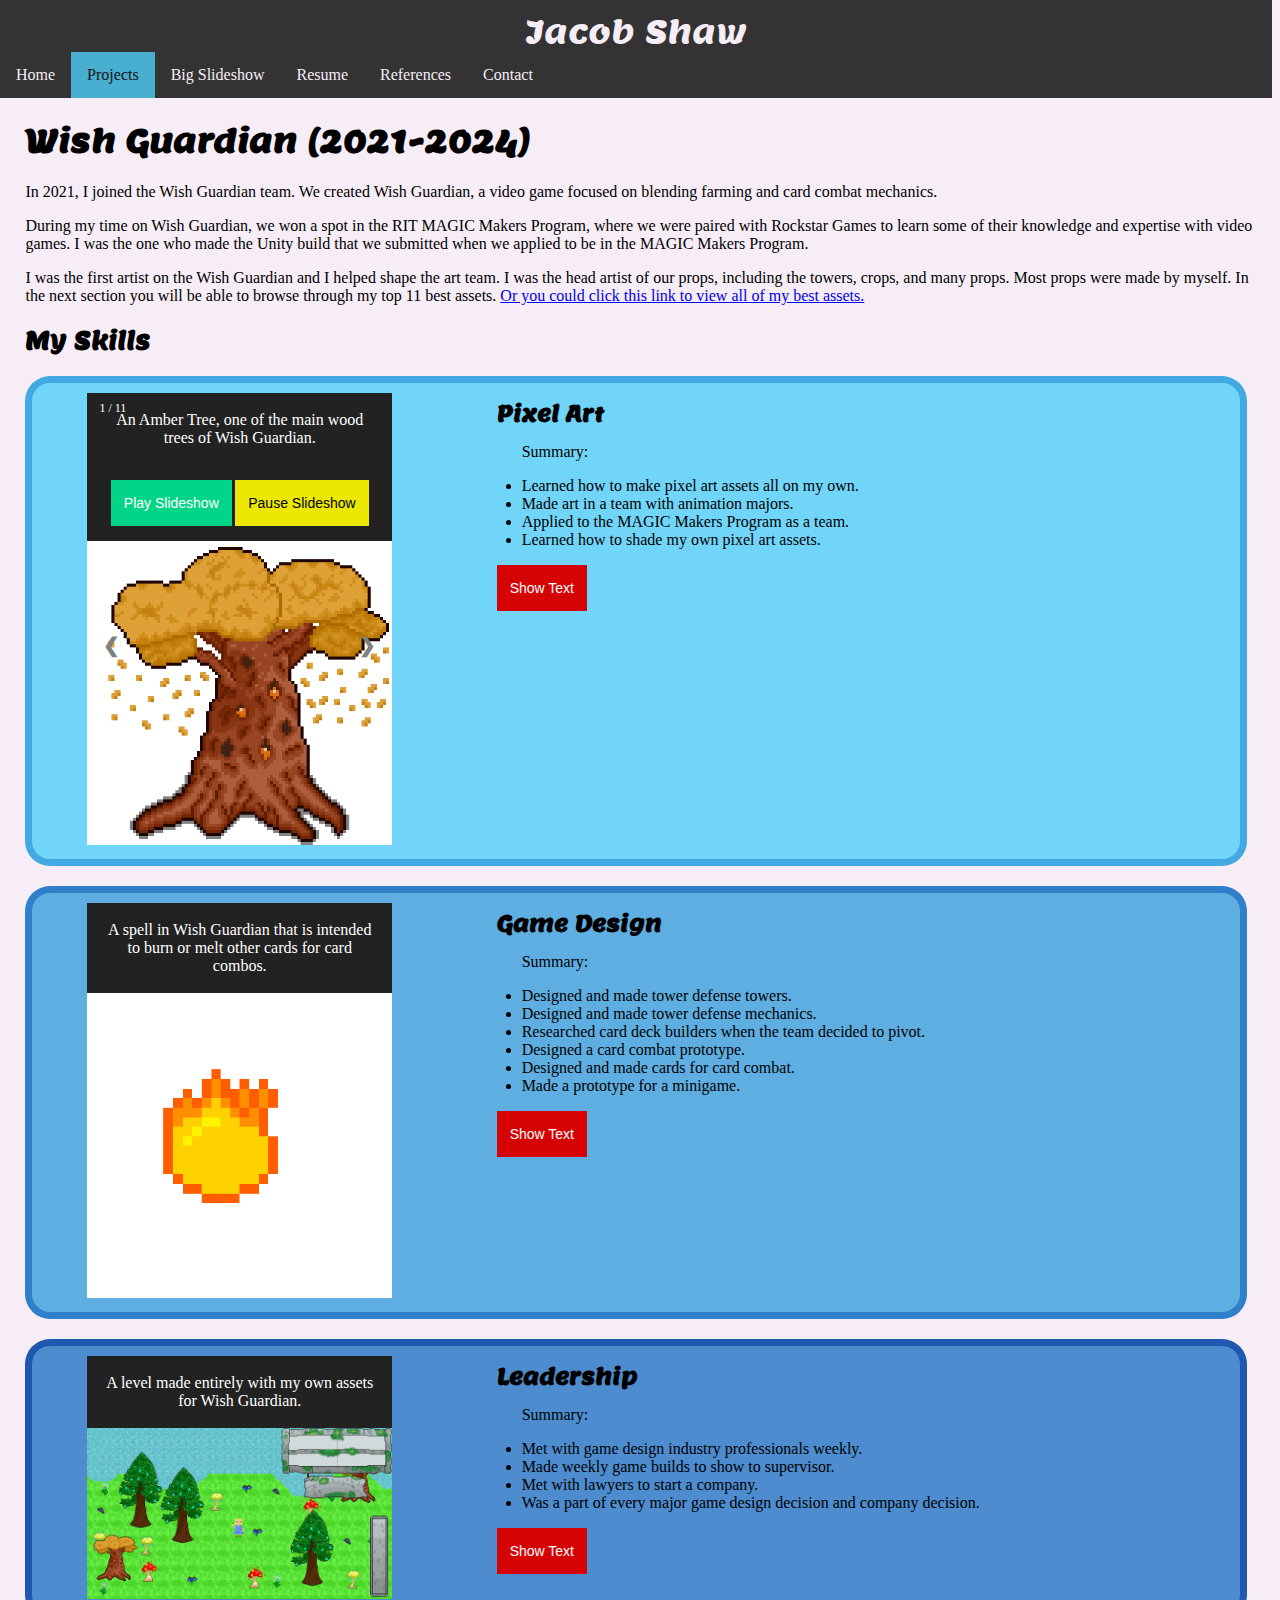
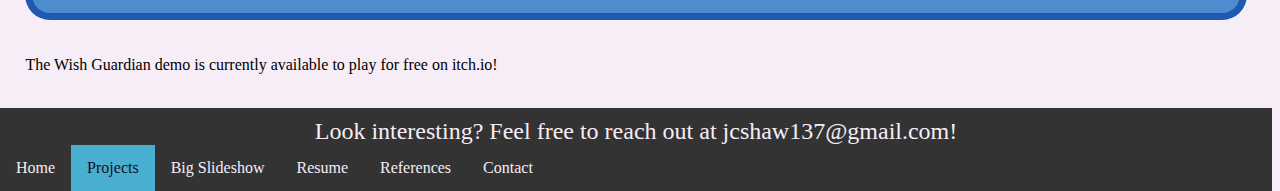
==== index.html @ db9ca069 "Added my own level" ====
<!DOCTYPE html>
<html lang="en">

<head>
	<link rel="stylesheet" href="css/portfolio_format.css">
	<title>Jacob Shaw's Work</title>
	<script src="/src/main2.js" type="module"></script>
	<link href="https://fonts.googleapis.com/css2?family=Lemon&display=swap" rel="stylesheet">
</head>

<body>

	<header>
		<div id="jacobshaw">Jacob Shaw</div>
		<nav>
			<ul class="navlinks">
				<li><a href="home.html">Home</a></li>
				<li><span class="active">Projects</span></li>
				<li><a href="slideshow.html">Big Slideshow</a></li>
				<li><a href="resume.html">Resume</a></li>
				<li><a href="references.html">References</a></li>
				<li><a href="contact.html">Contact</a></li>
			</ul>
		</nav>
	</header>

	<main>

		<h1>Wish Guardian (2021-2024)</h1>
		<p>In 2021, I joined the Wish Guardian team. We created Wish Guardian, a
			video game focused on blending farming and card combat mechanics.</p>

		<p>During my time on Wish Guardian, we won a spot in the RIT MAGIC Makers Program, where we were paired
			with Rockstar Games to learn some of their knowledge and expertise with video games. I was the one who
			made the Unity build that we submitted when we applied to be in the MAGIC Makers Program.
		</p>

		<p>I was the first artist on the Wish Guardian and I helped shape the art team. I was the head artist of our
			props,
			including the towers, crops, and many props. Most props were made by myself.
			In the next section you will be able to browse through my top 11 best assets.
			 <a href="slideshow.html">Or you could click this link to view all of my best assets.</a>
		</p>

		<h2>My Skills</h2>


		<div id="grid-sketch">

			<div id="first-sketch" class="single-grid-sketch">
				<!-- Container for the image gallery -->
				<figure class="sketch">

					<div class="container" style="width:50%">

						<!-- Next and previous buttons -->
						<a class="prev">&#10094;</a>
						<a class="next">&#10095;</a>

						<div class="caption-container">
							<p id="caption">This element holds the description of your images</p>
						</div>

						<!-- Pause and play buttons-->
						<div id="buttons">
							<button id="play">Play Slideshow</button>
							<button id="pause">Pause Slideshow</button>
						</div>


						<!-- Full-width images with number text -->
						<div class="mySlides">
							<div class="numbertext">1 / 11</div>
							<img src="art/AmberTreeAnimation.gif" style="width:100%" alt="Amber Tree">
						</div>


					</div>


				</figure>


				<div class="pros">
					<h3 class="left">Pixel Art</h3>

					<ul class="left">
						<p>Summary:</p>
						<li>Learned how to make pixel art assets all on my own.</li>
						<li>Made art in a team with animation majors.</li>
						<li>Applied to the MAGIC Makers Program as a team.</li>
						<li>Learned how to shade my own pixel art assets.</li>
					</ul>

					<button class="hide" id="uno">Show Text</button>

					<p class="left one">
						It was difficult for me to make pixel art at first. But through collaboration with my peers (who were animation majors), I learned to excel. Wish Guardian was my first experience in developing a game.
					</p>

					<p class="left one">
						I started on Wish Guardian as a freshman with little exposure to the art production pipeline. I taught myself GIMP to make pixel art assets. My first tower had a very limited color palette, mostly bright red and bright yellow. I was proud of it at first because it was functional as a tower and had limited animation. Eventually, my team of artists had grown and upon receiving feedback, I realized that my towers could use a lot of improvement. By the time our project was coming to a close, the feedback I was getting had radically changed. When I first showed off my amber tree, Steph, the sound designer, said “it looks like I could climb this tree.” The reason I remember that quote and am so proud of my amber tree in particular, is that it showcased my newfound ability to shade which led to my artwork looking realistic and having an illusion of depth even though the art was two dimensional. 
					</p>

					<p class="left one">
						I was the lead artist on Wish Guardian. Because of that, it was my job to manage and create all tower art. After I had made some of my first towers, we applied to the MAGIC Makers program which only accepts around 5 game development teams a year. We gained funding and technical support through employment in RIT’s MAGIC makers program. For a while, most of my art had a limited color palette. Adding shading to my sprites was a challenge, but also led to a great improvement in quality. One particularly memorable shaded piece I made was a dandelion that was a prop for the overworld. I got feedback from Jo that the coloring of the dandelion looked flat. I eventually realized that the best way to fix the coloring of a dandelion was to add transparency to the white parts of the dandelion, because in real life, dandelions are somewhat see-through. In pixel art, you have a very limited ability to add detail, so you have to be creative in how you express your detail just through changes in a couple of pixels.
					</p>

					<p class="left one">
						Initially, I went without shading because it was too advanced for me. With my Wish Guardian teammates and some helpful Youtube tutorials, I finally got my hands dirty with shading and my pixel art drastically improved. The animation majors on my team were particularly helpful with guiding me through the art pipeline and teaching me techniques. During my time on Wish Guardian, I have probably made over 200 shaded pixel art assets.
					</p>

					


				</div>


			</div>

			<div id="second-sketch" class="single-grid-sketch">
				<figure class="sketch">
					<div class="caption-container" style="width: 50%;">
						<p id="caption">A spell in Wish Guardian that is intended to burn or melt other cards for card combos.</p>
					</div>
					<img class="sketch-img" src="./art/FireVolley.png" alt="First Sketch" style="background-color: white;">
				</figure>


				<div class="pros">
					<h3 class="left">Game Design</h3>

					<ul class="left">
						<p>Summary:</p>
						<li>Designed and made tower defense towers.</li>
						<li>Designed and made tower defense mechanics.</li>
						<li>Researched card deck builders when the team decided to pivot.</li>
						<li>Designed a card combat prototype.</li>
						<li>Designed and made cards for card combat.</li>
						<li>Made a prototype for a minigame.</li>
					</ul>

					<button class="hide" id="dos">Show Text</button>

					<p class="left two">
						As I am a Game Design and Development major at RIT, it seemed only natural for me to try to do the job of a game designer for Wish Guardian, even though I had not yet taken a class that would teach me some of the aspects of game design. 
					</p>

					<p class="left two">
						As an artist on the team, I would create the sprites for various towers and cards. I wasn’t just consulted for the art of a tower or prop though. My team leader trusted me to make judgements about what a tower would do, such as deciding that the ice mushroom would have the power to freeze an enemy for a limited time. That is where game design comes in for Wish Guardian. I decided tower effects such as how the sand towers slow enemies down, the fire towers deal burn damage over time, and the poison towers deal poison damage over time. Not only that, but I have some experience with tower defense games like BTD5. I grabbed some ideas like tower boost abilities and brought them over to Wish Guardian. We designed 3 tower defense abilities: tower attack speed boost, tower damage boost, and player heal (because at the time, wraiths were eventually reaching the player and hurting them). These tower defense abilities were usable after defeating some wraiths which would give mana. Mana was how players had a budget for how much they could use a tower defense ability. Use all your abilities at once and then you have none left for later.
					</p>

					<p class="left two">
						As a team, we concluded that card deck builders would be more profitable. I did some of my own research into the individual components of various successful card deck builders. 
					</p>

					<p class="left two">
						We pivoted to card deck builders and I played an active role not only in researching successful card deck builders, but also in prototyping my own version of a card game deck builder. In my version of Wish Guardian, cards are sorted into a couple of different decks. There are farm decks, attack decks, and defense decks. You select to farm for a turn when you don’t have enough resources. Once you have more resources, you can craft cards while in combat and crafting cards doesn’t spend your turn. Once you are equipped for battle, you can select to attack or defend for a turn and you make this decision based off of the intent that the wraith is displaying. I also wanted to incorporate an action menu to incorporate some RPG elements directly into the card combat. This would be like in Undertale where you can choose to flirt with a frog and then spare it, dealing no damage but ending the fight peacefully. Unfortunately my vision for Wish Guardian was cut, mostly because people didn’t like using a turn just to farm. In the end version of Wish Guardian, you never use farming cards in combat. You can only use them outside of combat. You can take your time farming before starting combat, but once you start combat you get a hand of all the random cards in your deck. You may get 3 shields and 2 swords or 4 shields and 1 sword in your turn. You also can’t see the intent of the enemy wraith, so you never know what it will do during your turn. It may fight you or it may shield itself. I don’t mind Wish Guardian being this way, and I only included farming cards in my design because my team had already programmed some farming cards into the first card based combat prototype. In Inky, farming during combat was basically the only way to craft new cards. I think I designed a decent game for the Inky limitations. On top of designing a card based combat prototype, I also designed regular cards for card based combat. Some card examples would be the powerful phoenix spell, the fire wall, the ice ring, or the fire volley and the ice volley cards which I intended to be used as card combination spells. One of my proudest game design feedback for Wish Guardian is that I want cards in Wish Guardian to make card combinations. For example, you lay down a sand castle for the wraith and then you use fire volley on the wraith. The heat from the fire volley would also cause a new card to be made: the glass castle. This could additionally distract the wraith. I’ve come up with many such ideas for cards to create card combos. I made the art for these ideas, although a lot of them aren’t implemented. We did, however, implement the mechanics of card combos into Wish Guardian. As it currently stands, if you use 3 weak shields in a row you can get a card combo of a stronger shield.

					</p>

					<p class="left two">
						I expressed interest in designing minigames for Wish Guardian, especially after we had finished designing and implementing the basic combat. We already had a fishing minigame present in the game, so I was thinking adding more minigames could make Wish Guardian more interesting. Maybe someday there could even be a card crafting minigame or a cooking minigame. The mini game I made a paper prototype for was a sort of platformer/minecart ride game. I came up with a couple of different ways it could go. In one way, it is a normal platformer like Mario where you are on a minecart on a track but you can jump various gaps. Another prototype is having minecart tracks in a platformer style where you press a button to switch tracks and avoid obstacles. Conversely, another prototype has it where the action isn’t a 2D platformer but it is a 3D first person platformer that also has minecart tracks and you see the obstacles coming your way in the regular sort of format that Wish Guardian takes place in. I was thinking we already have magic and portals in Wish Guardian, so it wouldn’t be a stretch to have a portal to a 2D platformer world where you are no longer in the regular dimension of Wish Guardian. I had fun designing these prototypes for a minigame even though they never actually made it into the game.
					</p>

					

				</div>
			</div>

			<div id="third-sketch" class="single-grid-sketch">

				<figure class="sketch">
					<div class="caption-container" style="width: 50%;">
						<p id="caption">A level made entirely with my own assets for Wish Guardian.</p>
					</div>
					<img class="sketch-img" src="./art/aLevel.png" alt="First Sketch" style="background-color: white;">
				</figure>

				<div class="pros">
					<h3 class="left">Leadership</h3>

					<ul class="left">
						<p>Summary:</p>
						<li>Met with game design industry professionals weekly.</li>
						<li>Made weekly game builds to show to supervisor.</li>
						<li>Met with lawyers to start a company.</li>
						<li>Was a part of every major game design decision and company decision.</li>
					</ul>

					<button class="hide" id="tres">Show Text</button>


					<p class="left three">
						As I was in the MAGIC Makers program under the team of Wish Guardian, each month we would meet with top Rockstar designers and developers through RIT, where I would take notes on all the feedback and criticism that they had for our game. After our Rockstar meetings, we would usually hold a team meeting where we would discuss my notes and what direction we wanted to take.
					</p>
					<p class="left three">
						During my time at MAGIC Makers, I would report to my supervisor Aaron along with other team members about what we have gotten done each week. I was the one in charge of submitting our progress with Wish Guardian to Aaron every week through a Unity build. I had to make the Unity builds myself and I had to write up all the current bugs and progress being made on the game with one of my teammates. It took a lot of accountability to make progress every week to have to show for Aaron. On top of these weekly meetings with Aaron, our own team would hold weekly meetings as well or at least have a weekly standup where everyone would state the progress they made in the past week for our team leader to see. Sometimes I even hosted my own team meetings, because I was the second in command for Wish Guardian.
					</p>
					<p class="left three">
						After my time in RIT’s MAGIC Makers program ended, our team’s next challenge was to transform Wish Guardian into a polished product using the skills and advice we received from MAGIC Makers and Rockstar. One of our first biggest changes was pivoting our combat system. Through research, we found out that card deck builders were more successful than tower defense games. Thus, we switched to a card combat system which took a couple of months to prototype and get right. I was one of the main people prototyping the new card combat system with Inky. During this transition, I was also researching many other successful card deck builder games through Youtube so that we could get ideas as to how to make Wish Guardian a card deck builder. We also invested heavily into innovating new game accessibility features. That investment paid off when we presented at Imagine RIT 2023. 
					</p>
					<p class="left three">
						Another major thing that the Wish Guardian team did after our time at MAGIC Makers was forming our own company, Wishstone Studios LLC. We had a very solid team, and our team leader handpicked the best and most reliable among us to be part of the company. I was one such person, my role being the prop leader. To form our company we met with lawyers, analyzed some contracts, and signed them. Eventually we had to actually close the company, not due to any legal issues, but simply because we were being charged over a thousand dollars in taxes and we didn’t even have any money flowing into the company because we weren’t ready yet to sell Wish Guardian.
					</p>

					


				</div>

				
			</div>
			<p>The Wish Guardian demo is currently available to play for free on itch.io!</p>
		</div>

		<br>

	</main>

	<footer>
		<div id="footer-header">Look interesting? Feel free to reach out at jcshaw137<!-- -->@<!-- -->gmail.com!
		</div>
		<nav>
			<ul class="navlinks">
				<li><a href="home.html">Home</a></li>
				<li><span class="active">Projects</span></li>
				<li><a href="slideshow.html">Big Slideshow</a></li>
				<li><a href="resume.html">Resume</a></li>
				<li><a href="references.html">References</a></li>
				<li><a href="contact.html">Contact</a></li>
			</ul>
		</nav>
	</footer>


</body>

</html>
---- css/portfolio_format.css ----
.lemon-regular {
	font-family: "Lemon", serif;
	font-weight: 400;
	font-style: normal;
}

#grid-sketch {
	display: grid;
	grid-template-areas:
		'first-sketch'
		'second-sketch'
		'third-sketch';
	width: 98%;
	row-gap: 20px;
}

body {
	font-family: Verdana;
	margin-left: 0px;
	margin-top: 0px;
	background-color: #f6edf6;
	margin-bottom: 0px;
}

main {
	padding-left: 2%;
}

h1 {
	font-family: "Lemon";
}

h2 {
	font-family: "Lemon";
}

h3 {
	font-family: "Lemon";
	font-size: 140%;
	margin-top: 5px;
	margin-bottom: 0px;
}

#labels-sketch {
	grid-area: labels-sketch;
}

#first-sketch {
	grid-area: first-sketch;
	background-color: rgba(79, 206, 249, 0.8);
	border: 7px solid rgba(56, 158, 220, 0.8);
	padding-top: 10px;
	padding-bottom: 10px;
	border-radius: 25px;
}

#second-sketch {
	grid-area: second-sketch;
	background-color: rgba(56, 158, 220, 0.8);
	border: 7px solid rgba(35, 115, 196, 0.8);
	padding-top: 10px;
	padding-bottom: 10px;
	border-radius: 25px;
}

#third-sketch {
	grid-area: third-sketch;
	background-color: rgba(35, 115, 196, 0.8);
	border: 7px solid rgba(19, 75, 169, 0.8);
	padding-top: 10px;
	padding-bottom: 10px;
	border-radius: 25px;
}

.single-grid-sketch {
	display: grid;
	grid-template-areas:
		'sketch pros';
	grid-template-columns: 55% 45%;
	text-align: left;
	width: 100%;
}

.sketch img {
	width: 50%;
	margin-left: auto;
	margin-right: auto;
}

.single-grid-sketch .sketch {
	padding-left: 15px;
	margin-top: 0px;
}

video {
	width: 82%;
	margin-left: 4%;
	border-radius: 25px;
	margin-right: 0px;
}

.left {
	margin-left: -200px
}

.hide {
	background-color: #d50303;/* Red */
	border: none;
	color: white;
	padding: 15px 13px;
	text-align: center;
	text-decoration: none;
	font-size: 14px;
	margin-bottom: 0px;
	margin-left:-200px;
}

@media screen and (max-width:900px) {
	.single-grid-sketch {
		display: grid;
		grid-template-areas:
			'sketch'
			'pros';
		grid-template-columns: 100%;
		text-align: left;
		width: 100%;
	}

	.pros {
		margin: 25px;
	}

	.sketch img {
		width: 100%;
	}

	.sketch {
		padding: 0px;
		margin: 10px;
		margin-right: 20px;
	}

	#third-sketch video {
		padding: 0px;
		margin-right: auto;
		margin-left: auto;
		width: 92%;
	}

}


/* Below 850 pixels*/
@media screen and (max-width:800pt) {
	.single-grid-sketch {
		display: grid;
		grid-template-areas:
			'sketch'
			'pros';
		grid-template-columns: 100%;
		text-align: left;
		width: 100%;
	}

	.pros {
		margin: 25px;
	}

	.sketch img {
		width: 100%;
	}

	.sketch {
		padding: 0px;
		margin: 10px;
		margin-right: 20px;
	}

	#third-sketch video {
		padding: 0px;
		margin-right: auto;
		margin-left: auto;
		width: 92%;
	}

	.left {
		margin-left: 0px;
	}

	.hide{
		margin-left: 0px;
	}

}


.sketch {
	grid-area: sketch;
}

figure {
	margin-bottom: 0px;
	margin-right: 0px;
}



.pros {
	grid-area: pros;
}


.single-grid-sketch .pros ul {
	padding-left: 25px;
	margin-top: 0px;
}


#labels-sketch .sketch {
	margin-top: auto;
}

header {
	background-color: #333;
	color: white;
	width: 100%;
	margin-left: 0px;
	margin-right: 0px;
}

footer {
	background-color: #333;
	color: white;
	width: 100%;
	margin-left: 0px;
	margin-right: 0px;
	margin-bottom: 0px;
}

.navlinks {
	list-style-type: none;
	margin: 0;
	padding: 0;
	overflow: hidden;
}

.navlinks li {
	float: left;
}

.navlinks li a {
	display: block;
	color: #f6edf6;
	text-align: center;
	padding: 14px 16px;
	text-decoration: none;
}

.navlinks li a:hover {
	background-color: #111;
}

.active {
	background-color: rgba(79, 206, 249, 0.8);
	display: block;
	color: #111;
	text-align: center;
	padding: 14px 16px;
	text-decoration: none;
	cursor: pointer;
}

#jacobshaw {
	font-family: "Lemon";
	font-size: 200%;
	text-align: center;
	padding-top: 10px;
	color: #f6edf6;
}

#footer-header {
	font-size: 150%;
	text-align: center;
	padding-top: 10px;
	color: #f6edf6;
}


.final-video {
	margin-left: 10%;
	margin-right: 10%;
	width: 80%;
}


* {
	box-sizing: border-box;
}

/* Position the image container (needed to position the left and right arrows) */
.container {
	position: relative;
}

/* Hide the images by default */
.mySlides {
	display: none;
}

/* Add a pointer when hovering over the thumbnail images */
.cursor {
	cursor: pointer;
}

/* Next & previous buttons */
.prev,
.next {
	cursor: pointer;
	position: absolute;
	top: 60%;
	width: auto;
	padding: 16px;
	margin-top: -50px;
	color: gray;
	font-weight: bold;
	font-size: 20px;
	border-radius: 0 3px 3px 0;
	user-select: none;
	-webkit-user-select: none;
}

/* Position the "next button" to the right */
.next {
	right: 0;
	border-radius: 3px 0 0 3px;
}

/* On hover, add a black background color with a little bit see-through */
.prev:hover,
.next:hover {
	background-color: rgba(0, 0, 0, 0.8);
}

/* Number text (1/3 etc) */
.numbertext {
	color: white;
	font-size: 12px;
	padding: 8px 12px;
	position: absolute;
	top: 0;
}

/* Container for image text */
.caption-container {
	text-align: center;
	background-color: #222;
	padding: 2px 16px;
	color: white;
}

.row:after {
	content: "";
	display: table;
	clear: both;
}

#buttons {
	background-color: #222;
	border: none;
	color: white;
	padding: 15px 13px;
	text-align: center;
	text-decoration: none;
	display: inline-block;
	font-size: 14px;
	width: 100%;
}


#play {
	background-color: #03d588;/* Green */
	border: none;
	color: white;
	padding: 15px 13px;
	text-align: center;
	text-decoration: none;
	font-size: 14px;
	margin-bottom: 0px;
}

#pause {
	background-color: #ece803;/* Yellow */
	border: none;
	color: #000;
	padding: 15px 13px;
	text-align: center;
	text-decoration: none;
	font-size: 14px;
	margin-bottom: 0px;
}

.centered{
	margin-left: auto;
	margin-right: auto;
}
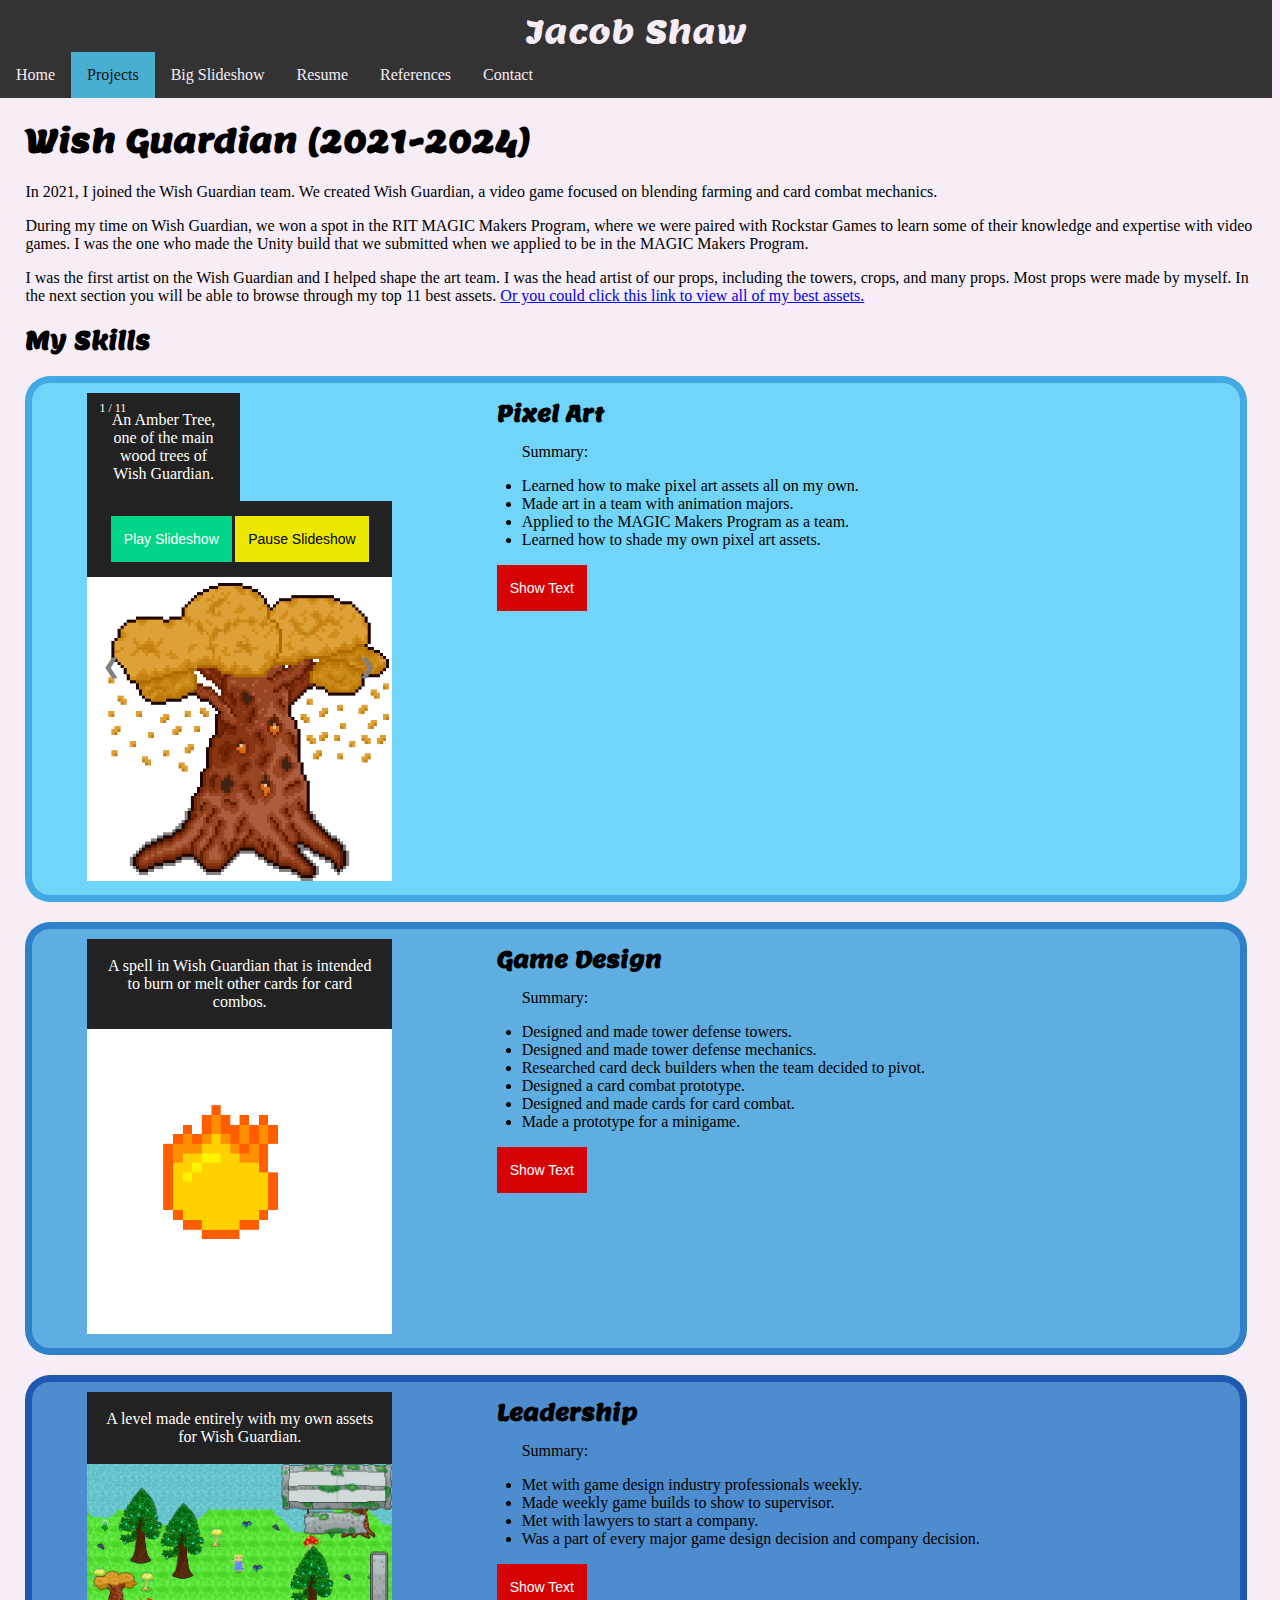
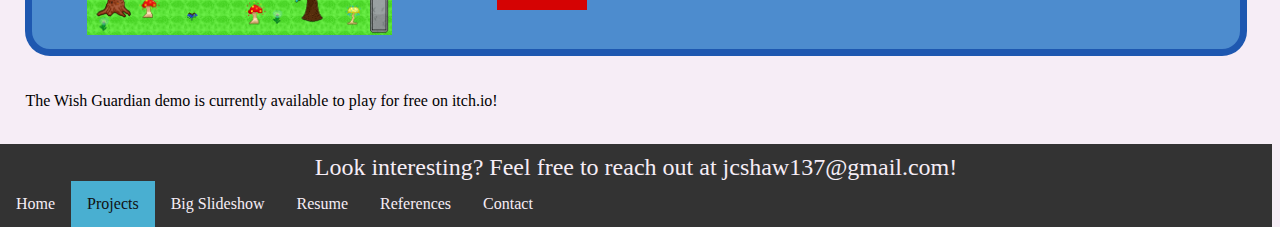
==== commit 37dd1d75: "Fixed mobile captions" ====
--- a/index.html
+++ b/index.html
@@ -120,7 +120,7 @@
 
 			<div id="second-sketch" class="single-grid-sketch">
 				<figure class="sketch">
-					<div class="caption-container" style="width: 50%;">
+					<div class="caption-container">
 						<p id="caption">A spell in Wish Guardian that is intended to burn or melt other cards for card combos.</p>
 					</div>
 					<img class="sketch-img" src="./art/FireVolley.png" alt="First Sketch" style="background-color: white;">
@@ -171,7 +171,7 @@
 			<div id="third-sketch" class="single-grid-sketch">
 
 				<figure class="sketch">
-					<div class="caption-container" style="width: 50%;">
+					<div class="caption-container">
 						<p id="caption">A level made entirely with my own assets for Wish Guardian.</p>
 					</div>
 					<img class="sketch-img" src="./art/aLevel.png" alt="First Sketch" style="background-color: white;">
--- a/css/portfolio_format.css
+++ b/css/portfolio_format.css
@@ -147,6 +147,16 @@
 		width: 92%;
 	}
 
+
+}
+
+/* Container for image text */
+.caption-container {
+	text-align: center;
+	background-color: #222;
+	padding: 2px 16px;
+	color: white;
+	width: 50%;
 }
 
 
@@ -189,6 +199,10 @@
 
 	.hide{
 		margin-left: 0px;
+	}
+
+	.caption-container{
+		width: 100%;
 	}
 
 }
@@ -350,14 +364,6 @@
 	top: 0;
 }
 
-/* Container for image text */
-.caption-container {
-	text-align: center;
-	background-color: #222;
-	padding: 2px 16px;
-	color: white;
-}
-
 .row:after {
 	content: "";
 	display: table;
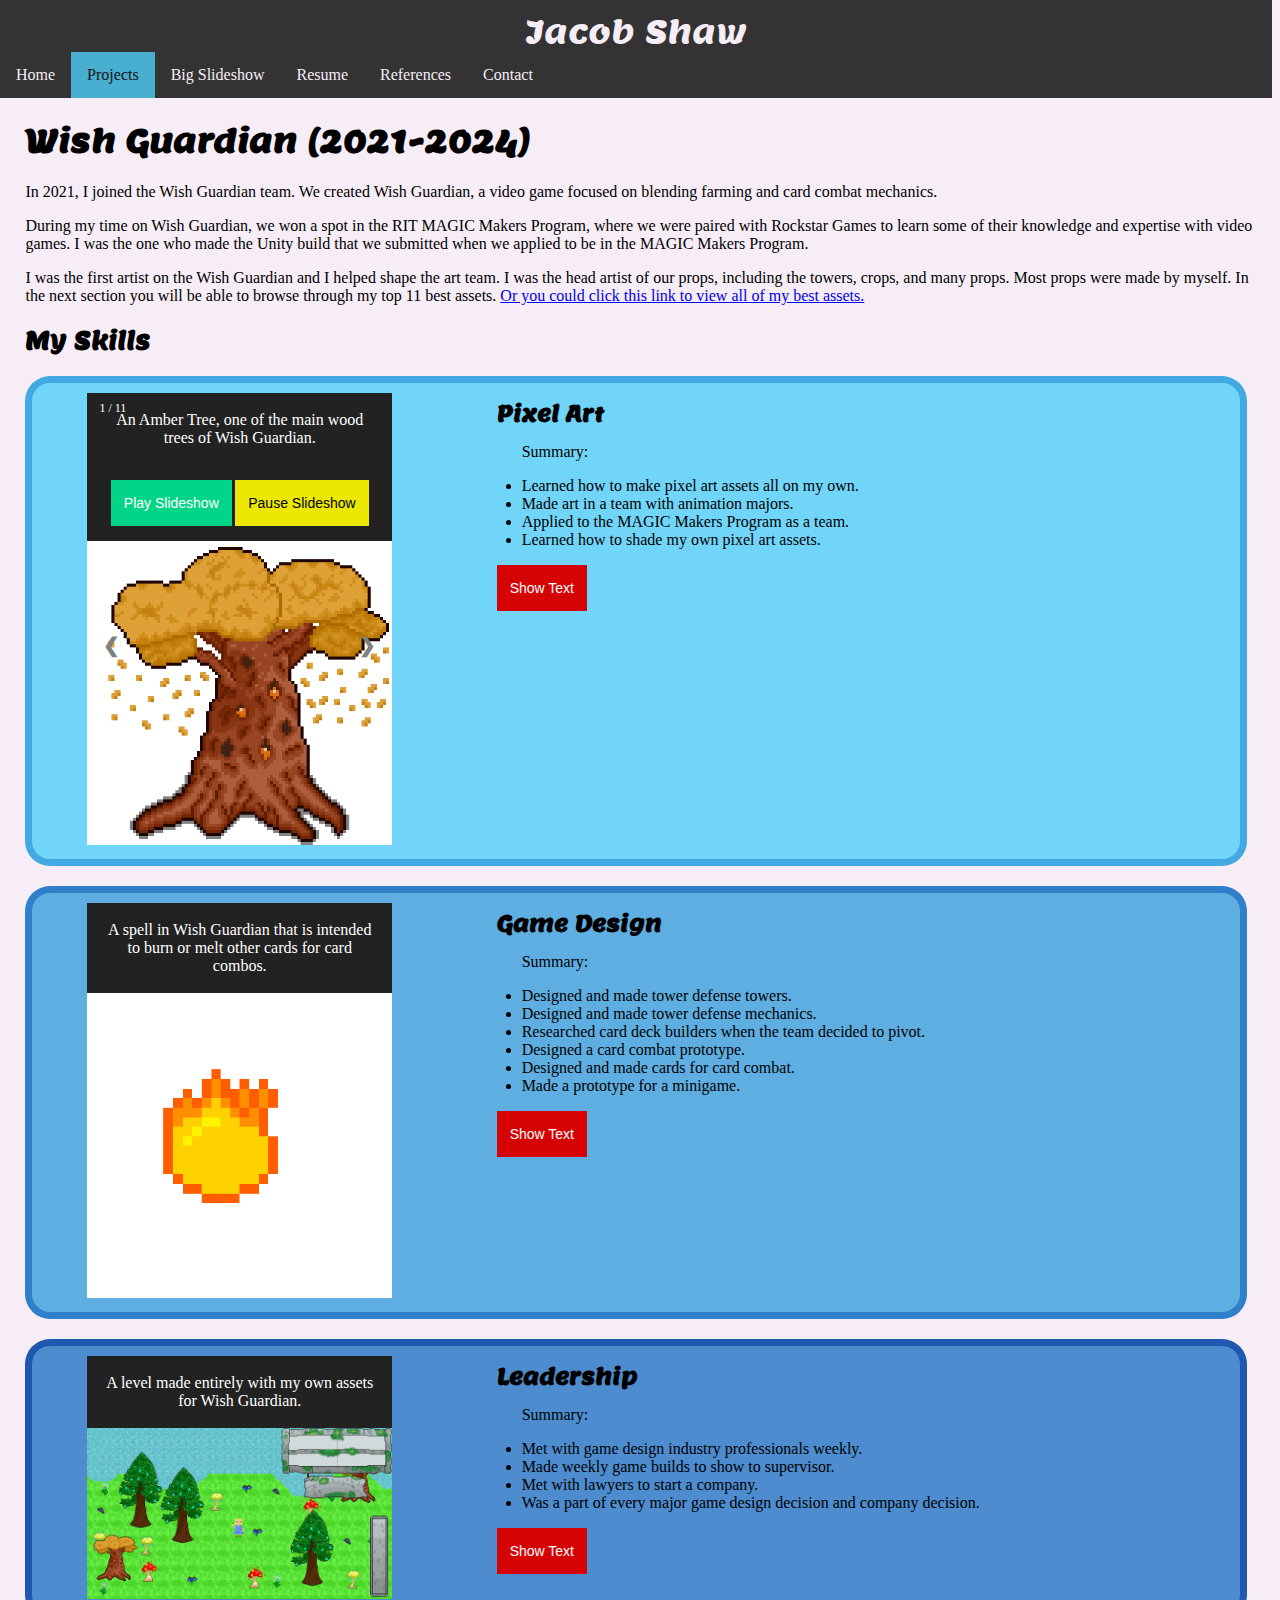
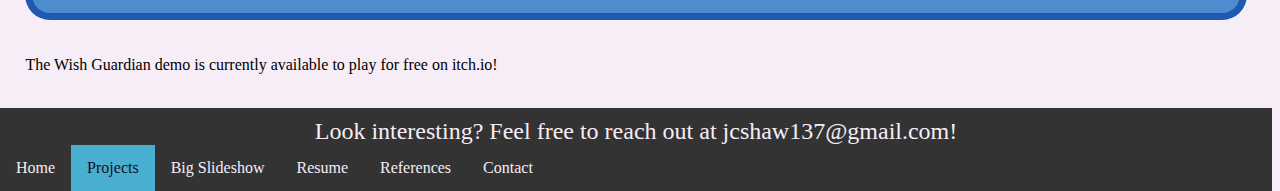
==== commit 63487a54: "Fixed slideshow on mobile" ====
--- a/index.html
+++ b/index.html
@@ -51,13 +51,13 @@
 				<!-- Container for the image gallery -->
 				<figure class="sketch">
 
-					<div class="container" style="width:50%">
+					<div class="container" id="slideshow1">
 
 						<!-- Next and previous buttons -->
 						<a class="prev">&#10094;</a>
 						<a class="next">&#10095;</a>
 
-						<div class="caption-container">
+						<div class="caption-container1">
 							<p id="caption">This element holds the description of your images</p>
 						</div>
 
--- a/css/portfolio_format.css
+++ b/css/portfolio_format.css
@@ -156,6 +156,17 @@
 	background-color: #222;
 	padding: 2px 16px;
 	color: white;
+	width: 50%;
+}
+
+.caption-container1 {
+	text-align: center;
+	background-color: #222;
+	padding: 2px 16px;
+	color: white;
+}
+
+#slideshow1{
 	width: 50%;
 }
 
@@ -202,6 +213,10 @@
 	}
 
 	.caption-container{
+		width: 100%;
+	}
+
+	#slideshow1{
 		width: 100%;
 	}
 
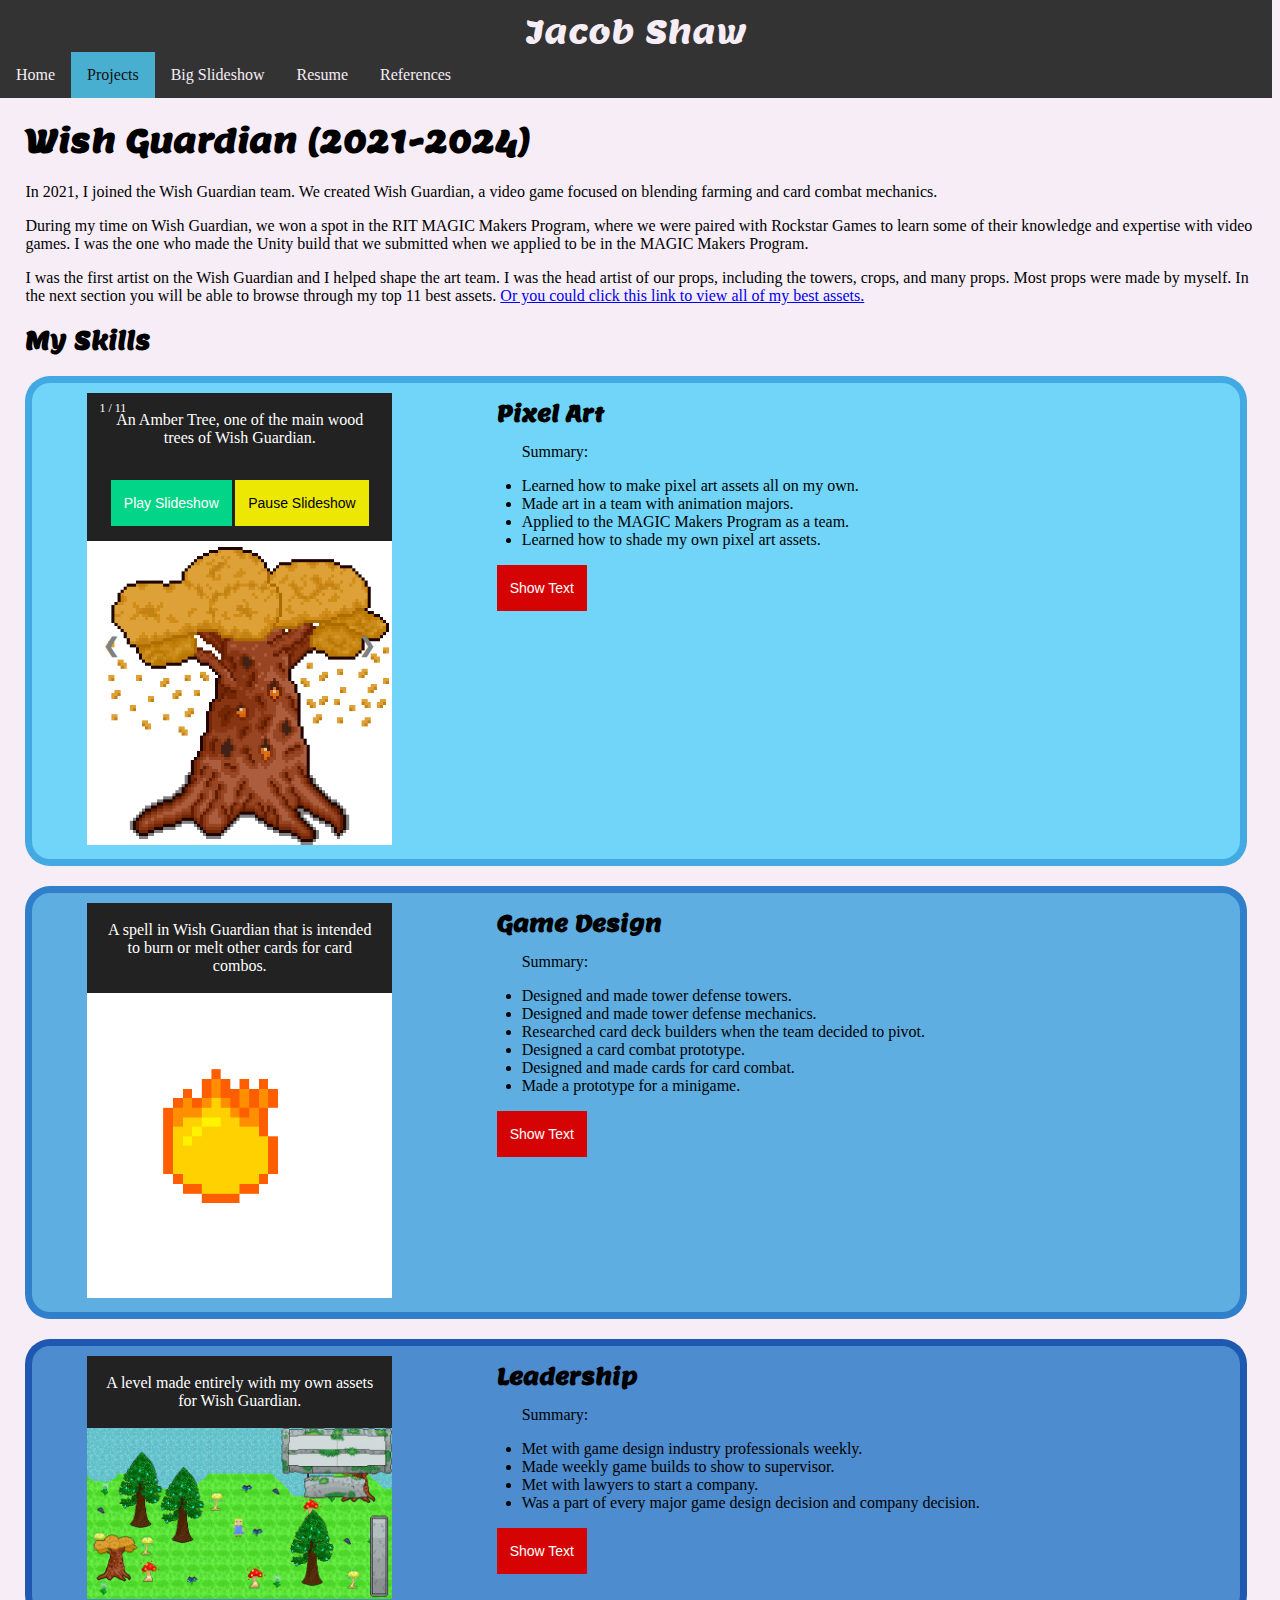
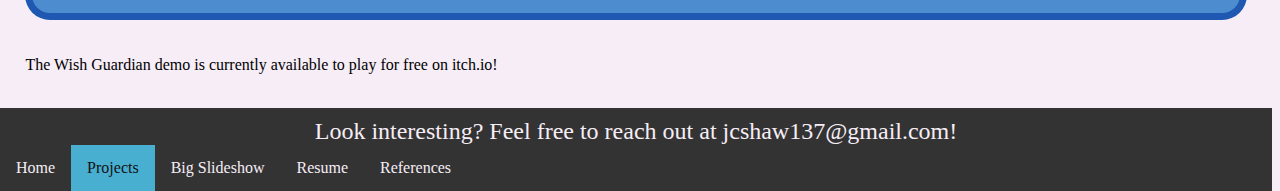
==== commit a10c0a5d: "Worked on references and footers" ====
--- a/index.html
+++ b/index.html
@@ -19,7 +19,6 @@
 				<li><a href="slideshow.html">Big Slideshow</a></li>
 				<li><a href="resume.html">Resume</a></li>
 				<li><a href="references.html">References</a></li>
-				<li><a href="contact.html">Contact</a></li>
 			</ul>
 		</nav>
 	</header>
@@ -228,7 +227,6 @@
 				<li><a href="slideshow.html">Big Slideshow</a></li>
 				<li><a href="resume.html">Resume</a></li>
 				<li><a href="references.html">References</a></li>
-				<li><a href="contact.html">Contact</a></li>
 			</ul>
 		</nav>
 	</footer>
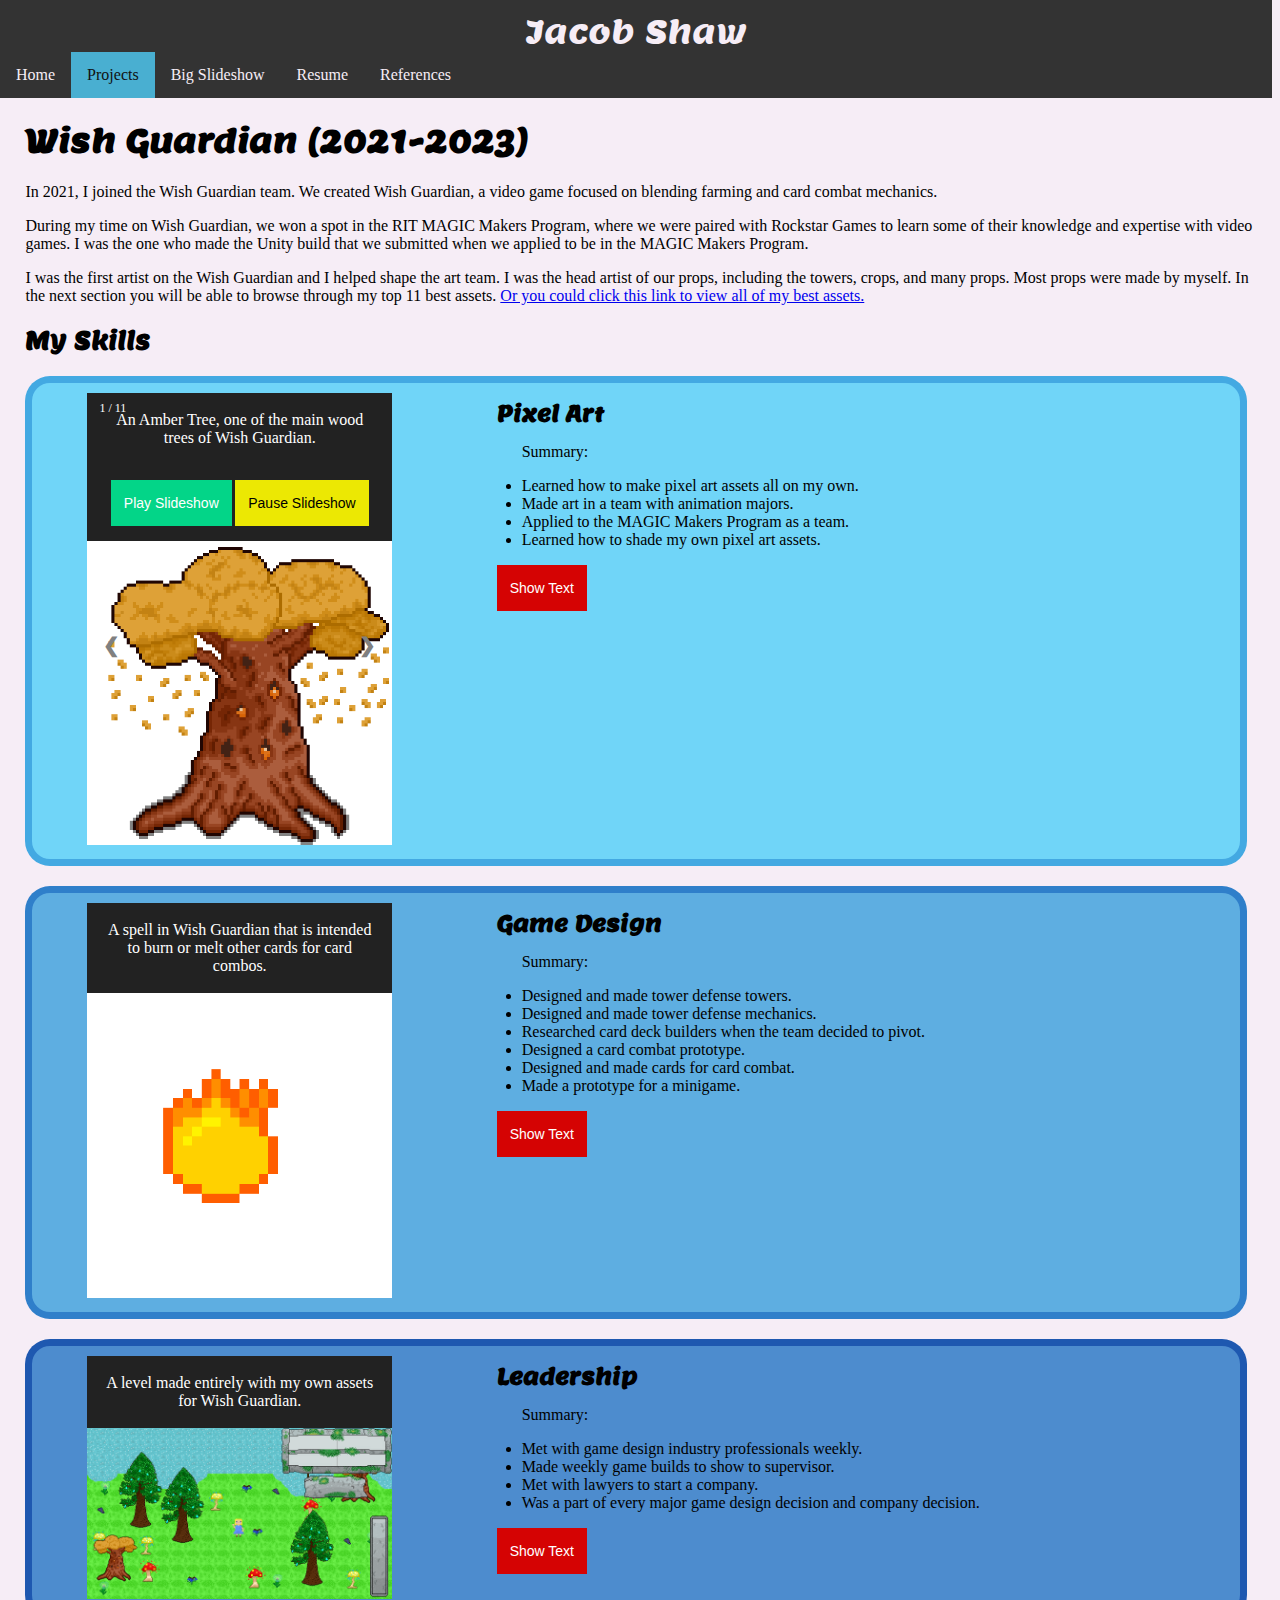
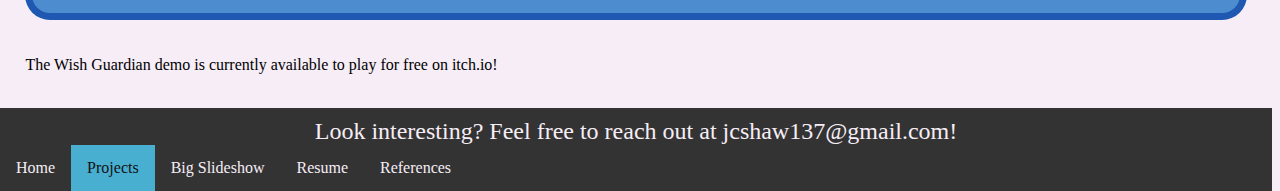
==== commit 29810a64: "Updated resume and references." ====
--- a/index.html
+++ b/index.html
@@ -25,7 +25,7 @@
 
 	<main>
 
-		<h1>Wish Guardian (2021-2024)</h1>
+		<h1>Wish Guardian (2021-2023)</h1>
 		<p>In 2021, I joined the Wish Guardian team. We created Wish Guardian, a
 			video game focused on blending farming and card combat mechanics.</p>
 
@@ -56,7 +56,7 @@
 						<a class="prev">&#10094;</a>
 						<a class="next">&#10095;</a>
 
-						<div class="caption-container1">
+						<div class="caption-container">
 							<p id="caption">This element holds the description of your images</p>
 						</div>
 
@@ -119,7 +119,7 @@
 
 			<div id="second-sketch" class="single-grid-sketch">
 				<figure class="sketch">
-					<div class="caption-container">
+					<div class="caption-container1">
 						<p id="caption">A spell in Wish Guardian that is intended to burn or melt other cards for card combos.</p>
 					</div>
 					<img class="sketch-img" src="./art/FireVolley.png" alt="First Sketch" style="background-color: white;">
@@ -170,7 +170,7 @@
 			<div id="third-sketch" class="single-grid-sketch">
 
 				<figure class="sketch">
-					<div class="caption-container">
+					<div class="caption-container1">
 						<p id="caption">A level made entirely with my own assets for Wish Guardian.</p>
 					</div>
 					<img class="sketch-img" src="./art/aLevel.png" alt="First Sketch" style="background-color: white;">
--- a/css/portfolio_format.css
+++ b/css/portfolio_format.css
@@ -156,7 +156,7 @@
 	background-color: #222;
 	padding: 2px 16px;
 	color: white;
-	width: 50%;
+	width: 100%;
 }
 
 .caption-container1 {
@@ -164,6 +164,7 @@
 	background-color: #222;
 	padding: 2px 16px;
 	color: white;
+	width: 50%;
 }
 
 #slideshow1{
@@ -217,6 +218,10 @@
 	}
 
 	#slideshow1{
+		width: 100%;
+	}
+
+	.caption-container1{
 		width: 100%;
 	}
 
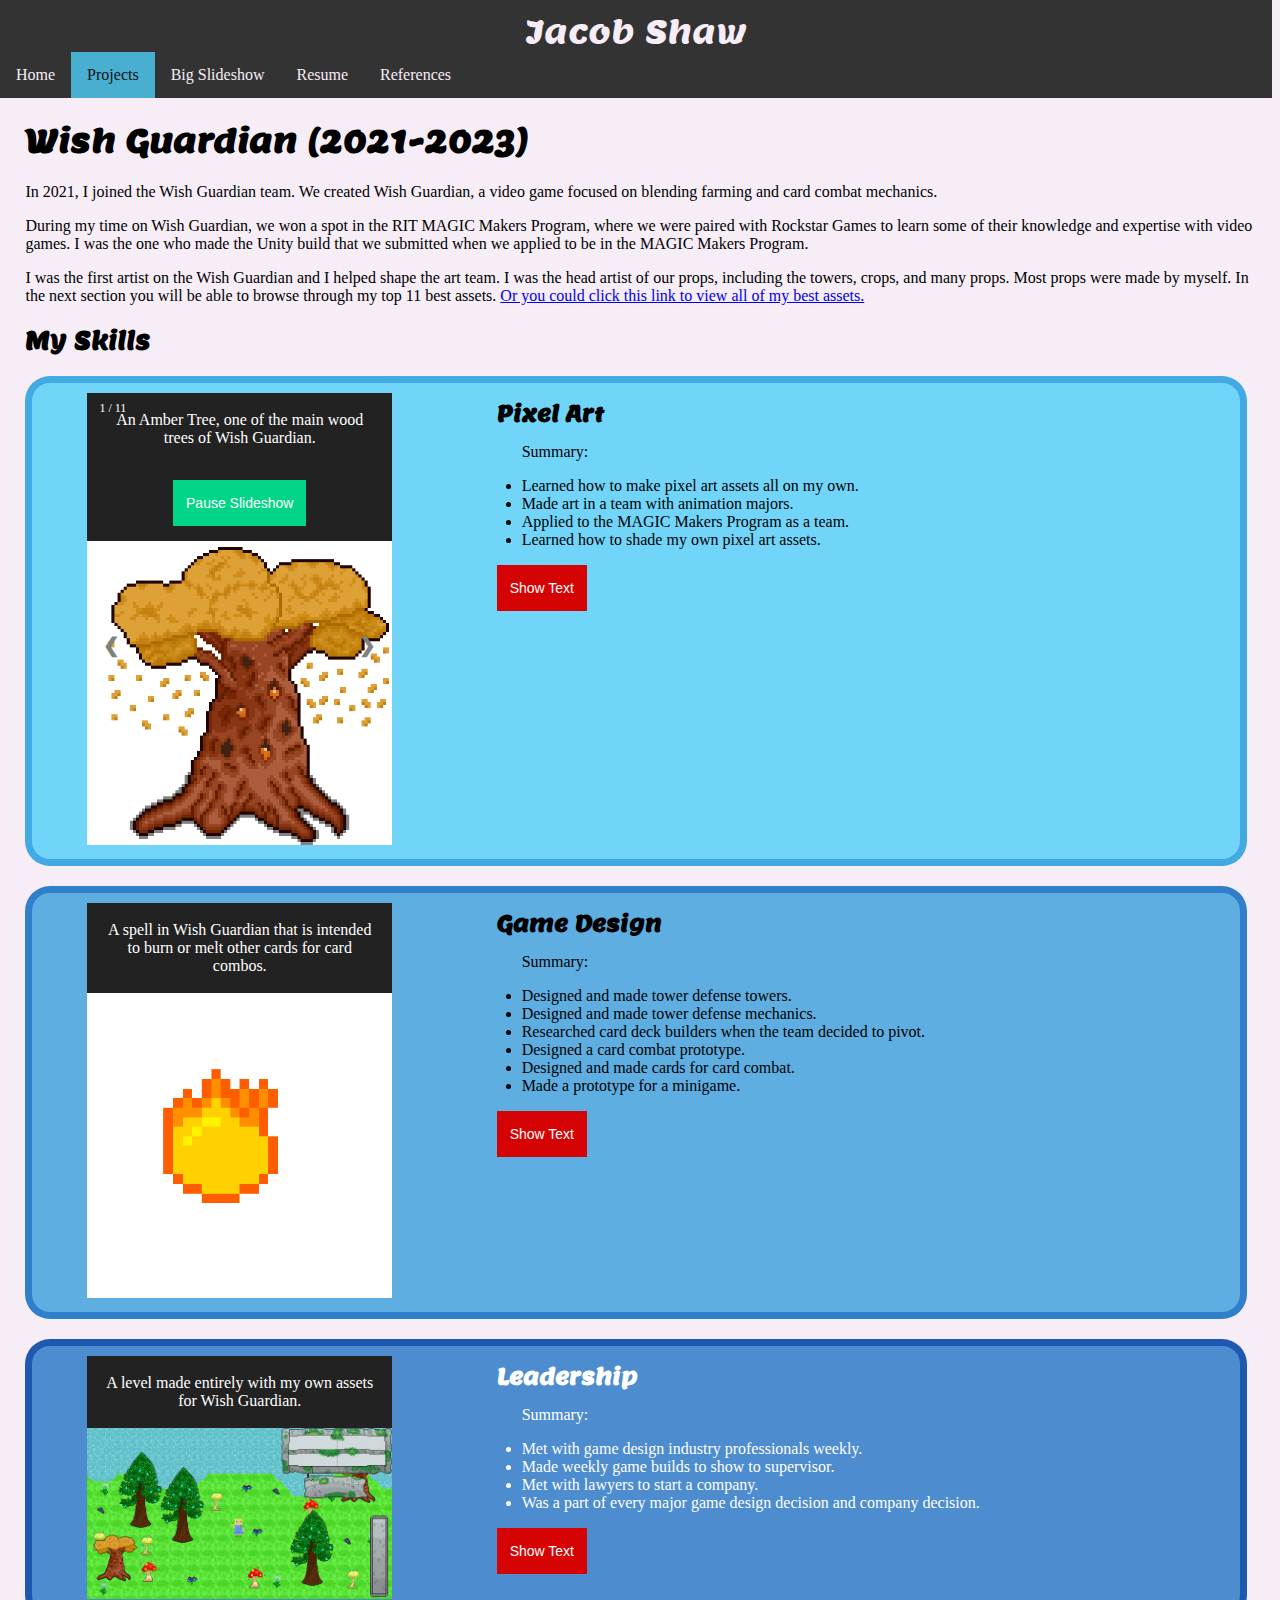
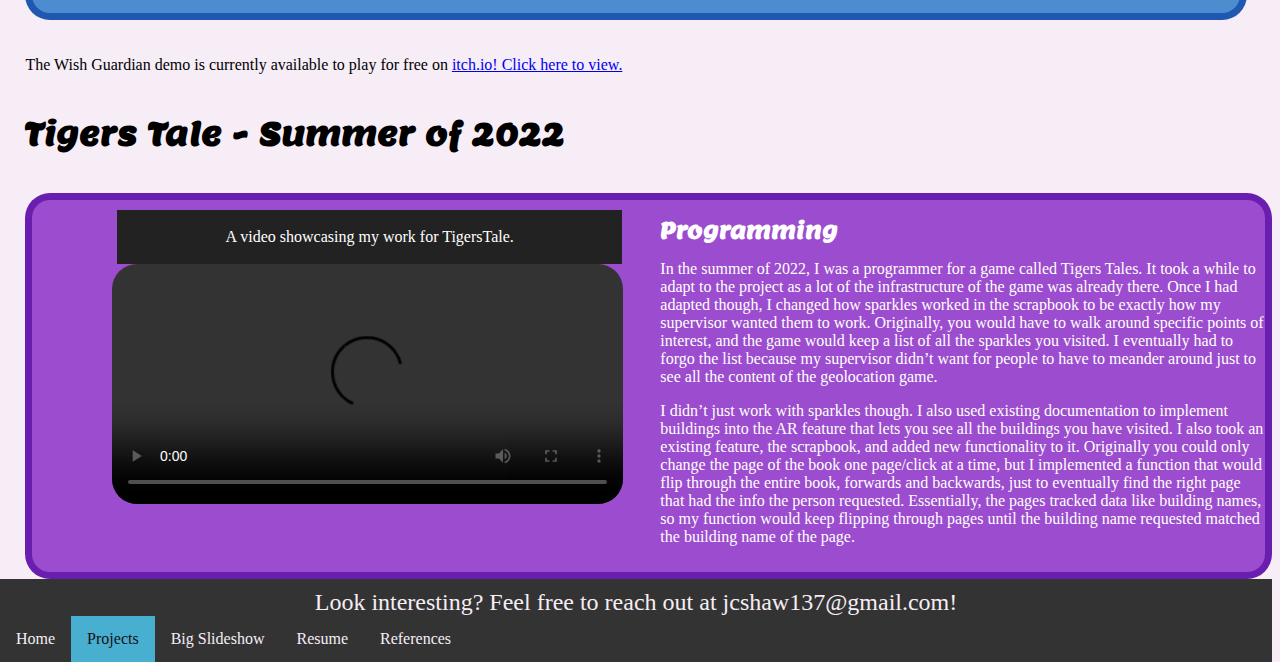
==== commit c47114b3: "Updated slideshow to use 1 button instead of 2. Added to projects tab." ====
--- a/index.html
+++ b/index.html
@@ -62,8 +62,7 @@
 
 						<!-- Pause and play buttons-->
 						<div id="buttons">
-							<button id="play">Play Slideshow</button>
-							<button id="pause">Pause Slideshow</button>
+							<button id="play">Pause Slideshow</button>
 						</div>
 
 
@@ -177,9 +176,9 @@
 				</figure>
 
 				<div class="pros">
-					<h3 class="left">Leadership</h3>
-
-					<ul class="left">
+					<h3 class="left white">Leadership</h3>
+
+					<ul class="left white">
 						<p>Summary:</p>
 						<li>Met with game design industry professionals weekly.</li>
 						<li>Made weekly game builds to show to supervisor.</li>
@@ -190,30 +189,56 @@
 					<button class="hide" id="tres">Show Text</button>
 
 
-					<p class="left three">
+					<p class="left three white">
 						As I was in the MAGIC Makers program under the team of Wish Guardian, each month we would meet with top Rockstar designers and developers through RIT, where I would take notes on all the feedback and criticism that they had for our game. After our Rockstar meetings, we would usually hold a team meeting where we would discuss my notes and what direction we wanted to take.
 					</p>
-					<p class="left three">
+					<p class="left three white">
 						During my time at MAGIC Makers, I would report to my supervisor Aaron along with other team members about what we have gotten done each week. I was the one in charge of submitting our progress with Wish Guardian to Aaron every week through a Unity build. I had to make the Unity builds myself and I had to write up all the current bugs and progress being made on the game with one of my teammates. It took a lot of accountability to make progress every week to have to show for Aaron. On top of these weekly meetings with Aaron, our own team would hold weekly meetings as well or at least have a weekly standup where everyone would state the progress they made in the past week for our team leader to see. Sometimes I even hosted my own team meetings, because I was the second in command for Wish Guardian.
 					</p>
-					<p class="left three">
+					<p class="left three white">
 						After my time in RIT’s MAGIC Makers program ended, our team’s next challenge was to transform Wish Guardian into a polished product using the skills and advice we received from MAGIC Makers and Rockstar. One of our first biggest changes was pivoting our combat system. Through research, we found out that card deck builders were more successful than tower defense games. Thus, we switched to a card combat system which took a couple of months to prototype and get right. I was one of the main people prototyping the new card combat system with Inky. During this transition, I was also researching many other successful card deck builder games through Youtube so that we could get ideas as to how to make Wish Guardian a card deck builder. We also invested heavily into innovating new game accessibility features. That investment paid off when we presented at Imagine RIT 2023. 
 					</p>
-					<p class="left three">
+					<p class="left three white">
 						Another major thing that the Wish Guardian team did after our time at MAGIC Makers was forming our own company, Wishstone Studios LLC. We had a very solid team, and our team leader handpicked the best and most reliable among us to be part of the company. I was one such person, my role being the prop leader. To form our company we met with lawyers, analyzed some contracts, and signed them. Eventually we had to actually close the company, not due to any legal issues, but simply because we were being charged over a thousand dollars in taxes and we didn’t even have any money flowing into the company because we weren’t ready yet to sell Wish Guardian.
 					</p>
 
-					
-
-
 				</div>
 
 				
 			</div>
-			<p>The Wish Guardian demo is currently available to play for free on itch.io!</p>
+			<p>The Wish Guardian demo is currently available to play for free on <a href="https://wishguardiangame.itch.io/wish-guardian">itch.io! Click here to view.</a></p>
 		</div>
 
+		<h1>Tigers Tale - Summer of 2022</h3>
+
 		<br>
+		<div id="fourth-sketch" class="single-grid-sketch">
+
+			<figure class="sketch">
+				<div class="caption-container2">
+					<p id="caption">A video showcasing my work for TigersTale.</p>
+				</div>
+				<video width="320" height="240" controls>
+					<source src="data/TigerTalesWork.mp4" type="video/mp4">
+				  Your browser does not support the video tag.
+				  </video>
+			</figure>
+
+			<div class="pros">
+				<h3 class="left2 white">Programming</h3>
+
+				<p class="left2 four white">
+					In the summer of 2022, I was a programmer for a game called Tigers Tales. It took a while to adapt to the project as a lot of the infrastructure of the game was already there. Once I had adapted though, I changed how sparkles worked in the scrapbook to be exactly how my supervisor wanted them to work. Originally, you would have to walk around specific points of interest, and the game would keep a list of all the sparkles you visited. I eventually had to forgo the list because my supervisor didn’t want for people to have to meander around just to see all the content of the geolocation game.
+				</p>
+				<p class="left2 four white">
+					I didn’t just work with sparkles though. I also used existing documentation to implement buildings into the AR feature that lets you see all the buildings you have visited. I also took an existing feature, the scrapbook, and added new functionality to it. Originally you could only change the page of the book one page/click at a time, but I implemented a function that would flip through the entire book, forwards and backwards, just to eventually find the right page that had the info the person requested. Essentially, the pages tracked data like building names, so my function would keep flipping through pages until the building name requested matched the building name of the page.
+				</p>
+
+				
+
+
+			</div>
+		</div>
 
 	</main>
 
--- a/css/portfolio_format.css
+++ b/css/portfolio_format.css
@@ -9,7 +9,8 @@
 	grid-template-areas:
 		'first-sketch'
 		'second-sketch'
-		'third-sketch';
+		'third-sketch'
+		'fourth-sketch';
 	width: 98%;
 	row-gap: 20px;
 }
@@ -67,6 +68,15 @@
 	grid-area: third-sketch;
 	background-color: rgba(35, 115, 196, 0.8);
 	border: 7px solid rgba(19, 75, 169, 0.8);
+	padding-top: 10px;
+	padding-bottom: 10px;
+	border-radius: 25px;
+}
+
+#fourth-sketch{
+	grid-area: fourth-sketch;
+	background-color: rgba(134, 35, 196, 0.8);
+	border: 7px solid rgba(94, 19, 169, 0.8);
 	padding-top: 10px;
 	padding-bottom: 10px;
 	border-radius: 25px;
@@ -101,6 +111,14 @@
 
 .left {
 	margin-left: -200px
+}
+
+.left2{
+	margin-left: -50px;
+}
+
+.white{
+	color: white;
 }
 
 .hide {
@@ -165,6 +183,15 @@
 	padding: 2px 16px;
 	color: white;
 	width: 50%;
+}
+
+.caption-container2 {
+	text-align: center;
+	background-color: #222;
+	padding: 2px 16px;
+	color: white;
+	width: 81%;
+	margin-left: 30px;
 }
 
 #slideshow1{
@@ -414,17 +441,6 @@
 	margin-bottom: 0px;
 }
 
-#pause {
-	background-color: #ece803;/* Yellow */
-	border: none;
-	color: #000;
-	padding: 15px 13px;
-	text-align: center;
-	text-decoration: none;
-	font-size: 14px;
-	margin-bottom: 0px;
-}
-
 .centered{
 	margin-left: auto;
 	margin-right: auto;
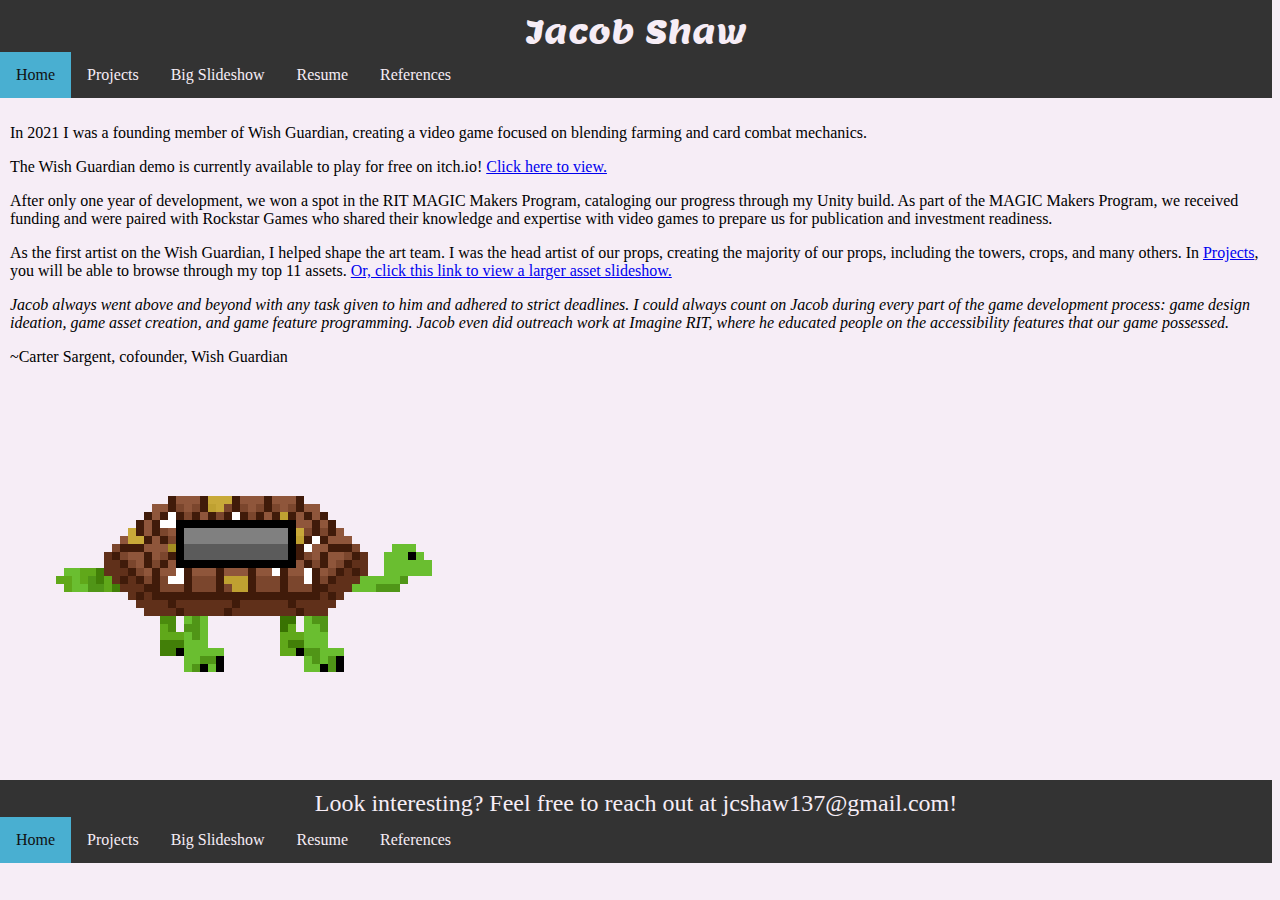
==== commit 80a68f47: "New home page and projects page" ====
--- a/index.html
+++ b/index.html
@@ -1,262 +1,64 @@
-<!DOCTYPE html>
-<html lang="en">
-
-<head>
-	<link rel="stylesheet" href="css/portfolio_format.css">
-	<title>Jacob Shaw's Work</title>
-	<script src="/src/main2.js" type="module"></script>
-	<link href="https://fonts.googleapis.com/css2?family=Lemon&display=swap" rel="stylesheet">
-</head>
-
-<body>
-
-	<header>
-		<div id="jacobshaw">Jacob Shaw</div>
-		<nav>
-			<ul class="navlinks">
-				<li><a href="home.html">Home</a></li>
-				<li><span class="active">Projects</span></li>
-				<li><a href="slideshow.html">Big Slideshow</a></li>
-				<li><a href="resume.html">Resume</a></li>
-				<li><a href="references.html">References</a></li>
-			</ul>
-		</nav>
-	</header>
-
-	<main>
-
-		<h1>Wish Guardian (2021-2023)</h1>
-		<p>In 2021, I joined the Wish Guardian team. We created Wish Guardian, a
-			video game focused on blending farming and card combat mechanics.</p>
-
-		<p>During my time on Wish Guardian, we won a spot in the RIT MAGIC Makers Program, where we were paired
-			with Rockstar Games to learn some of their knowledge and expertise with video games. I was the one who
-			made the Unity build that we submitted when we applied to be in the MAGIC Makers Program.
-		</p>
-
-		<p>I was the first artist on the Wish Guardian and I helped shape the art team. I was the head artist of our
-			props,
-			including the towers, crops, and many props. Most props were made by myself.
-			In the next section you will be able to browse through my top 11 best assets.
-			 <a href="slideshow.html">Or you could click this link to view all of my best assets.</a>
-		</p>
-
-		<h2>My Skills</h2>
-
-
-		<div id="grid-sketch">
-
-			<div id="first-sketch" class="single-grid-sketch">
-				<!-- Container for the image gallery -->
-				<figure class="sketch">
-
-					<div class="container" id="slideshow1">
-
-						<!-- Next and previous buttons -->
-						<a class="prev">&#10094;</a>
-						<a class="next">&#10095;</a>
-
-						<div class="caption-container">
-							<p id="caption">This element holds the description of your images</p>
-						</div>
-
-						<!-- Pause and play buttons-->
-						<div id="buttons">
-							<button id="play">Pause Slideshow</button>
-						</div>
-
-
-						<!-- Full-width images with number text -->
-						<div class="mySlides">
-							<div class="numbertext">1 / 11</div>
-							<img src="art/AmberTreeAnimation.gif" style="width:100%" alt="Amber Tree">
-						</div>
-
-
-					</div>
-
-
-				</figure>
-
-
-				<div class="pros">
-					<h3 class="left">Pixel Art</h3>
-
-					<ul class="left">
-						<p>Summary:</p>
-						<li>Learned how to make pixel art assets all on my own.</li>
-						<li>Made art in a team with animation majors.</li>
-						<li>Applied to the MAGIC Makers Program as a team.</li>
-						<li>Learned how to shade my own pixel art assets.</li>
-					</ul>
-
-					<button class="hide" id="uno">Show Text</button>
-
-					<p class="left one">
-						It was difficult for me to make pixel art at first. But through collaboration with my peers (who were animation majors), I learned to excel. Wish Guardian was my first experience in developing a game.
-					</p>
-
-					<p class="left one">
-						I started on Wish Guardian as a freshman with little exposure to the art production pipeline. I taught myself GIMP to make pixel art assets. My first tower had a very limited color palette, mostly bright red and bright yellow. I was proud of it at first because it was functional as a tower and had limited animation. Eventually, my team of artists had grown and upon receiving feedback, I realized that my towers could use a lot of improvement. By the time our project was coming to a close, the feedback I was getting had radically changed. When I first showed off my amber tree, Steph, the sound designer, said “it looks like I could climb this tree.” The reason I remember that quote and am so proud of my amber tree in particular, is that it showcased my newfound ability to shade which led to my artwork looking realistic and having an illusion of depth even though the art was two dimensional. 
-					</p>
-
-					<p class="left one">
-						I was the lead artist on Wish Guardian. Because of that, it was my job to manage and create all tower art. After I had made some of my first towers, we applied to the MAGIC Makers program which only accepts around 5 game development teams a year. We gained funding and technical support through employment in RIT’s MAGIC makers program. For a while, most of my art had a limited color palette. Adding shading to my sprites was a challenge, but also led to a great improvement in quality. One particularly memorable shaded piece I made was a dandelion that was a prop for the overworld. I got feedback from Jo that the coloring of the dandelion looked flat. I eventually realized that the best way to fix the coloring of a dandelion was to add transparency to the white parts of the dandelion, because in real life, dandelions are somewhat see-through. In pixel art, you have a very limited ability to add detail, so you have to be creative in how you express your detail just through changes in a couple of pixels.
-					</p>
-
-					<p class="left one">
-						Initially, I went without shading because it was too advanced for me. With my Wish Guardian teammates and some helpful Youtube tutorials, I finally got my hands dirty with shading and my pixel art drastically improved. The animation majors on my team were particularly helpful with guiding me through the art pipeline and teaching me techniques. During my time on Wish Guardian, I have probably made over 200 shaded pixel art assets.
-					</p>
-
-					
-
-
-				</div>
-
-
-			</div>
-
-			<div id="second-sketch" class="single-grid-sketch">
-				<figure class="sketch">
-					<div class="caption-container1">
-						<p id="caption">A spell in Wish Guardian that is intended to burn or melt other cards for card combos.</p>
-					</div>
-					<img class="sketch-img" src="./art/FireVolley.png" alt="First Sketch" style="background-color: white;">
-				</figure>
-
-
-				<div class="pros">
-					<h3 class="left">Game Design</h3>
-
-					<ul class="left">
-						<p>Summary:</p>
-						<li>Designed and made tower defense towers.</li>
-						<li>Designed and made tower defense mechanics.</li>
-						<li>Researched card deck builders when the team decided to pivot.</li>
-						<li>Designed a card combat prototype.</li>
-						<li>Designed and made cards for card combat.</li>
-						<li>Made a prototype for a minigame.</li>
-					</ul>
-
-					<button class="hide" id="dos">Show Text</button>
-
-					<p class="left two">
-						As I am a Game Design and Development major at RIT, it seemed only natural for me to try to do the job of a game designer for Wish Guardian, even though I had not yet taken a class that would teach me some of the aspects of game design. 
-					</p>
-
-					<p class="left two">
-						As an artist on the team, I would create the sprites for various towers and cards. I wasn’t just consulted for the art of a tower or prop though. My team leader trusted me to make judgements about what a tower would do, such as deciding that the ice mushroom would have the power to freeze an enemy for a limited time. That is where game design comes in for Wish Guardian. I decided tower effects such as how the sand towers slow enemies down, the fire towers deal burn damage over time, and the poison towers deal poison damage over time. Not only that, but I have some experience with tower defense games like BTD5. I grabbed some ideas like tower boost abilities and brought them over to Wish Guardian. We designed 3 tower defense abilities: tower attack speed boost, tower damage boost, and player heal (because at the time, wraiths were eventually reaching the player and hurting them). These tower defense abilities were usable after defeating some wraiths which would give mana. Mana was how players had a budget for how much they could use a tower defense ability. Use all your abilities at once and then you have none left for later.
-					</p>
-
-					<p class="left two">
-						As a team, we concluded that card deck builders would be more profitable. I did some of my own research into the individual components of various successful card deck builders. 
-					</p>
-
-					<p class="left two">
-						We pivoted to card deck builders and I played an active role not only in researching successful card deck builders, but also in prototyping my own version of a card game deck builder. In my version of Wish Guardian, cards are sorted into a couple of different decks. There are farm decks, attack decks, and defense decks. You select to farm for a turn when you don’t have enough resources. Once you have more resources, you can craft cards while in combat and crafting cards doesn’t spend your turn. Once you are equipped for battle, you can select to attack or defend for a turn and you make this decision based off of the intent that the wraith is displaying. I also wanted to incorporate an action menu to incorporate some RPG elements directly into the card combat. This would be like in Undertale where you can choose to flirt with a frog and then spare it, dealing no damage but ending the fight peacefully. Unfortunately my vision for Wish Guardian was cut, mostly because people didn’t like using a turn just to farm. In the end version of Wish Guardian, you never use farming cards in combat. You can only use them outside of combat. You can take your time farming before starting combat, but once you start combat you get a hand of all the random cards in your deck. You may get 3 shields and 2 swords or 4 shields and 1 sword in your turn. You also can’t see the intent of the enemy wraith, so you never know what it will do during your turn. It may fight you or it may shield itself. I don’t mind Wish Guardian being this way, and I only included farming cards in my design because my team had already programmed some farming cards into the first card based combat prototype. In Inky, farming during combat was basically the only way to craft new cards. I think I designed a decent game for the Inky limitations. On top of designing a card based combat prototype, I also designed regular cards for card based combat. Some card examples would be the powerful phoenix spell, the fire wall, the ice ring, or the fire volley and the ice volley cards which I intended to be used as card combination spells. One of my proudest game design feedback for Wish Guardian is that I want cards in Wish Guardian to make card combinations. For example, you lay down a sand castle for the wraith and then you use fire volley on the wraith. The heat from the fire volley would also cause a new card to be made: the glass castle. This could additionally distract the wraith. I’ve come up with many such ideas for cards to create card combos. I made the art for these ideas, although a lot of them aren’t implemented. We did, however, implement the mechanics of card combos into Wish Guardian. As it currently stands, if you use 3 weak shields in a row you can get a card combo of a stronger shield.
-
-					</p>
-
-					<p class="left two">
-						I expressed interest in designing minigames for Wish Guardian, especially after we had finished designing and implementing the basic combat. We already had a fishing minigame present in the game, so I was thinking adding more minigames could make Wish Guardian more interesting. Maybe someday there could even be a card crafting minigame or a cooking minigame. The mini game I made a paper prototype for was a sort of platformer/minecart ride game. I came up with a couple of different ways it could go. In one way, it is a normal platformer like Mario where you are on a minecart on a track but you can jump various gaps. Another prototype is having minecart tracks in a platformer style where you press a button to switch tracks and avoid obstacles. Conversely, another prototype has it where the action isn’t a 2D platformer but it is a 3D first person platformer that also has minecart tracks and you see the obstacles coming your way in the regular sort of format that Wish Guardian takes place in. I was thinking we already have magic and portals in Wish Guardian, so it wouldn’t be a stretch to have a portal to a 2D platformer world where you are no longer in the regular dimension of Wish Guardian. I had fun designing these prototypes for a minigame even though they never actually made it into the game.
-					</p>
-
-					
-
-				</div>
-			</div>
-
-			<div id="third-sketch" class="single-grid-sketch">
-
-				<figure class="sketch">
-					<div class="caption-container1">
-						<p id="caption">A level made entirely with my own assets for Wish Guardian.</p>
-					</div>
-					<img class="sketch-img" src="./art/aLevel.png" alt="First Sketch" style="background-color: white;">
-				</figure>
-
-				<div class="pros">
-					<h3 class="left white">Leadership</h3>
-
-					<ul class="left white">
-						<p>Summary:</p>
-						<li>Met with game design industry professionals weekly.</li>
-						<li>Made weekly game builds to show to supervisor.</li>
-						<li>Met with lawyers to start a company.</li>
-						<li>Was a part of every major game design decision and company decision.</li>
-					</ul>
-
-					<button class="hide" id="tres">Show Text</button>
-
-
-					<p class="left three white">
-						As I was in the MAGIC Makers program under the team of Wish Guardian, each month we would meet with top Rockstar designers and developers through RIT, where I would take notes on all the feedback and criticism that they had for our game. After our Rockstar meetings, we would usually hold a team meeting where we would discuss my notes and what direction we wanted to take.
-					</p>
-					<p class="left three white">
-						During my time at MAGIC Makers, I would report to my supervisor Aaron along with other team members about what we have gotten done each week. I was the one in charge of submitting our progress with Wish Guardian to Aaron every week through a Unity build. I had to make the Unity builds myself and I had to write up all the current bugs and progress being made on the game with one of my teammates. It took a lot of accountability to make progress every week to have to show for Aaron. On top of these weekly meetings with Aaron, our own team would hold weekly meetings as well or at least have a weekly standup where everyone would state the progress they made in the past week for our team leader to see. Sometimes I even hosted my own team meetings, because I was the second in command for Wish Guardian.
-					</p>
-					<p class="left three white">
-						After my time in RIT’s MAGIC Makers program ended, our team’s next challenge was to transform Wish Guardian into a polished product using the skills and advice we received from MAGIC Makers and Rockstar. One of our first biggest changes was pivoting our combat system. Through research, we found out that card deck builders were more successful than tower defense games. Thus, we switched to a card combat system which took a couple of months to prototype and get right. I was one of the main people prototyping the new card combat system with Inky. During this transition, I was also researching many other successful card deck builder games through Youtube so that we could get ideas as to how to make Wish Guardian a card deck builder. We also invested heavily into innovating new game accessibility features. That investment paid off when we presented at Imagine RIT 2023. 
-					</p>
-					<p class="left three white">
-						Another major thing that the Wish Guardian team did after our time at MAGIC Makers was forming our own company, Wishstone Studios LLC. We had a very solid team, and our team leader handpicked the best and most reliable among us to be part of the company. I was one such person, my role being the prop leader. To form our company we met with lawyers, analyzed some contracts, and signed them. Eventually we had to actually close the company, not due to any legal issues, but simply because we were being charged over a thousand dollars in taxes and we didn’t even have any money flowing into the company because we weren’t ready yet to sell Wish Guardian.
-					</p>
-
-				</div>
-
-				
-			</div>
-			<p>The Wish Guardian demo is currently available to play for free on <a href="https://wishguardiangame.itch.io/wish-guardian">itch.io! Click here to view.</a></p>
-		</div>
-
-		<h1>Tigers Tale - Summer of 2022</h3>
-
-		<br>
-		<div id="fourth-sketch" class="single-grid-sketch">
-
-			<figure class="sketch">
-				<div class="caption-container2">
-					<p id="caption">A video showcasing my work for TigersTale.</p>
-				</div>
-				<video width="320" height="240" controls>
-					<source src="data/TigerTalesWork.mp4" type="video/mp4">
-				  Your browser does not support the video tag.
-				  </video>
-			</figure>
-
-			<div class="pros">
-				<h3 class="left2 white">Programming</h3>
-
-				<p class="left2 four white">
-					In the summer of 2022, I was a programmer for a game called Tigers Tales. It took a while to adapt to the project as a lot of the infrastructure of the game was already there. Once I had adapted though, I changed how sparkles worked in the scrapbook to be exactly how my supervisor wanted them to work. Originally, you would have to walk around specific points of interest, and the game would keep a list of all the sparkles you visited. I eventually had to forgo the list because my supervisor didn’t want for people to have to meander around just to see all the content of the geolocation game.
-				</p>
-				<p class="left2 four white">
-					I didn’t just work with sparkles though. I also used existing documentation to implement buildings into the AR feature that lets you see all the buildings you have visited. I also took an existing feature, the scrapbook, and added new functionality to it. Originally you could only change the page of the book one page/click at a time, but I implemented a function that would flip through the entire book, forwards and backwards, just to eventually find the right page that had the info the person requested. Essentially, the pages tracked data like building names, so my function would keep flipping through pages until the building name requested matched the building name of the page.
-				</p>
-
-				
-
-
-			</div>
-		</div>
-
-	</main>
-
-	<footer>
-		<div id="footer-header">Look interesting? Feel free to reach out at jcshaw137<!-- -->@<!-- -->gmail.com!
-		</div>
-		<nav>
-			<ul class="navlinks">
-				<li><a href="home.html">Home</a></li>
-				<li><span class="active">Projects</span></li>
-				<li><a href="slideshow.html">Big Slideshow</a></li>
-				<li><a href="resume.html">Resume</a></li>
-				<li><a href="references.html">References</a></li>
-			</ul>
-		</nav>
-	</footer>
-
-
-</body>
-
+<!DOCTYPE html>
+<html lang="en">
+    <head>
+        <link rel="stylesheet" href="css/portfolio_format.css">
+        <title>Jacob Shaw's Work</title>
+        <link href="https://fonts.googleapis.com/css2?family=Lemon&display=swap" rel="stylesheet">
+    </head>
+<body>
+    <header>
+		<div id="jacobshaw">Jacob Shaw</div>
+		<nav>
+			<ul class="navlinks">
+				<li><span class="active">Home</span></li>
+				<li><a href="projects.html">Projects</a></li>
+                <li><a href="slideshow.html">Big Slideshow</a></li>
+				<li><a href="resume.html">Resume</a></li>
+				<li><a href="references.html">References</a></li>
+			</ul>
+		</nav>
+	</header>
+
+	<div style="padding: 10px;">
+		<p>
+			In 2021 I was a founding member of Wish Guardian, creating a video game focused on blending farming and card combat mechanics.
+		</p>
+
+		<p>
+			The Wish Guardian demo is currently available to play for free on itch.io! <a href="https://wishguardiangame.itch.io/wish-guardian">Click here to view.</a>
+		</p>
+
+		<p>
+			After only one year of development, we won a spot in the RIT MAGIC Makers Program, cataloging our progress through my Unity build. As part of the MAGIC Makers Program, we received funding and were paired with Rockstar Games who shared their knowledge and expertise with video games to prepare us for publication and investment readiness.  
+		</p>
+
+		<p>
+			As the first artist on the Wish Guardian, I helped shape the art team. I was the head artist of our props, creating the majority of our props, including the towers, crops, and many others. In <a href="projects.html">Projects</a>, you will be able to browse through my top 11 assets. <a href="slideshow.html">Or, click this link to view a larger asset slideshow.</a>
+		</p>
+
+		<p>
+			<i>Jacob always went above and beyond with any task given to him and adhered to strict deadlines. I could always count on Jacob during every part of the game development process: game design ideation, game asset creation, and game feature programming. Jacob even did outreach work at Imagine RIT, where he educated people on the accessibility features that our game possessed.
+			</i>
+		</p>
+		<p>~Carter Sargent, cofounder, Wish Guardian</p>
+	</div>
+
+	<img src="art/Turtle.gif">
+
+	<footer>
+		<div id="footer-header">Look interesting? Feel free to reach out at jcshaw137<!-- -->@<!-- -->gmail.com!
+		</div>
+		<nav>
+			<ul class="navlinks">
+				<li><span class="active">Home</span></li>
+				<li><a href="projects.html">Projects</a></li>
+				<li><a href="slideshow.html">Big Slideshow</a></li>
+				<li><a href="resume.html">Resume</a></li>
+				<li><a href="references.html">References</a></li>
+			</ul>
+		</nav>
+	</footer>
+	
+
+</body>
 </html>--- a/css/portfolio_format.css
+++ b/css/portfolio_format.css
@@ -133,6 +133,18 @@
 	margin-left:-200px;
 }
 
+.hide2 {
+	background-color: #d50303;/* Red */
+	border: none;
+	color: white;
+	padding: 15px 13px;
+	text-align: center;
+	text-decoration: none;
+	font-size: 14px;
+	margin-bottom: 0px;
+	margin-left:-50px;
+}
+
 @media screen and (max-width:900px) {
 	.single-grid-sketch {
 		display: grid;
@@ -233,6 +245,10 @@
 	}
 
 	.left {
+		margin-left: 0px;
+	}
+
+	.left2{
 		margin-left: 0px;
 	}
 
